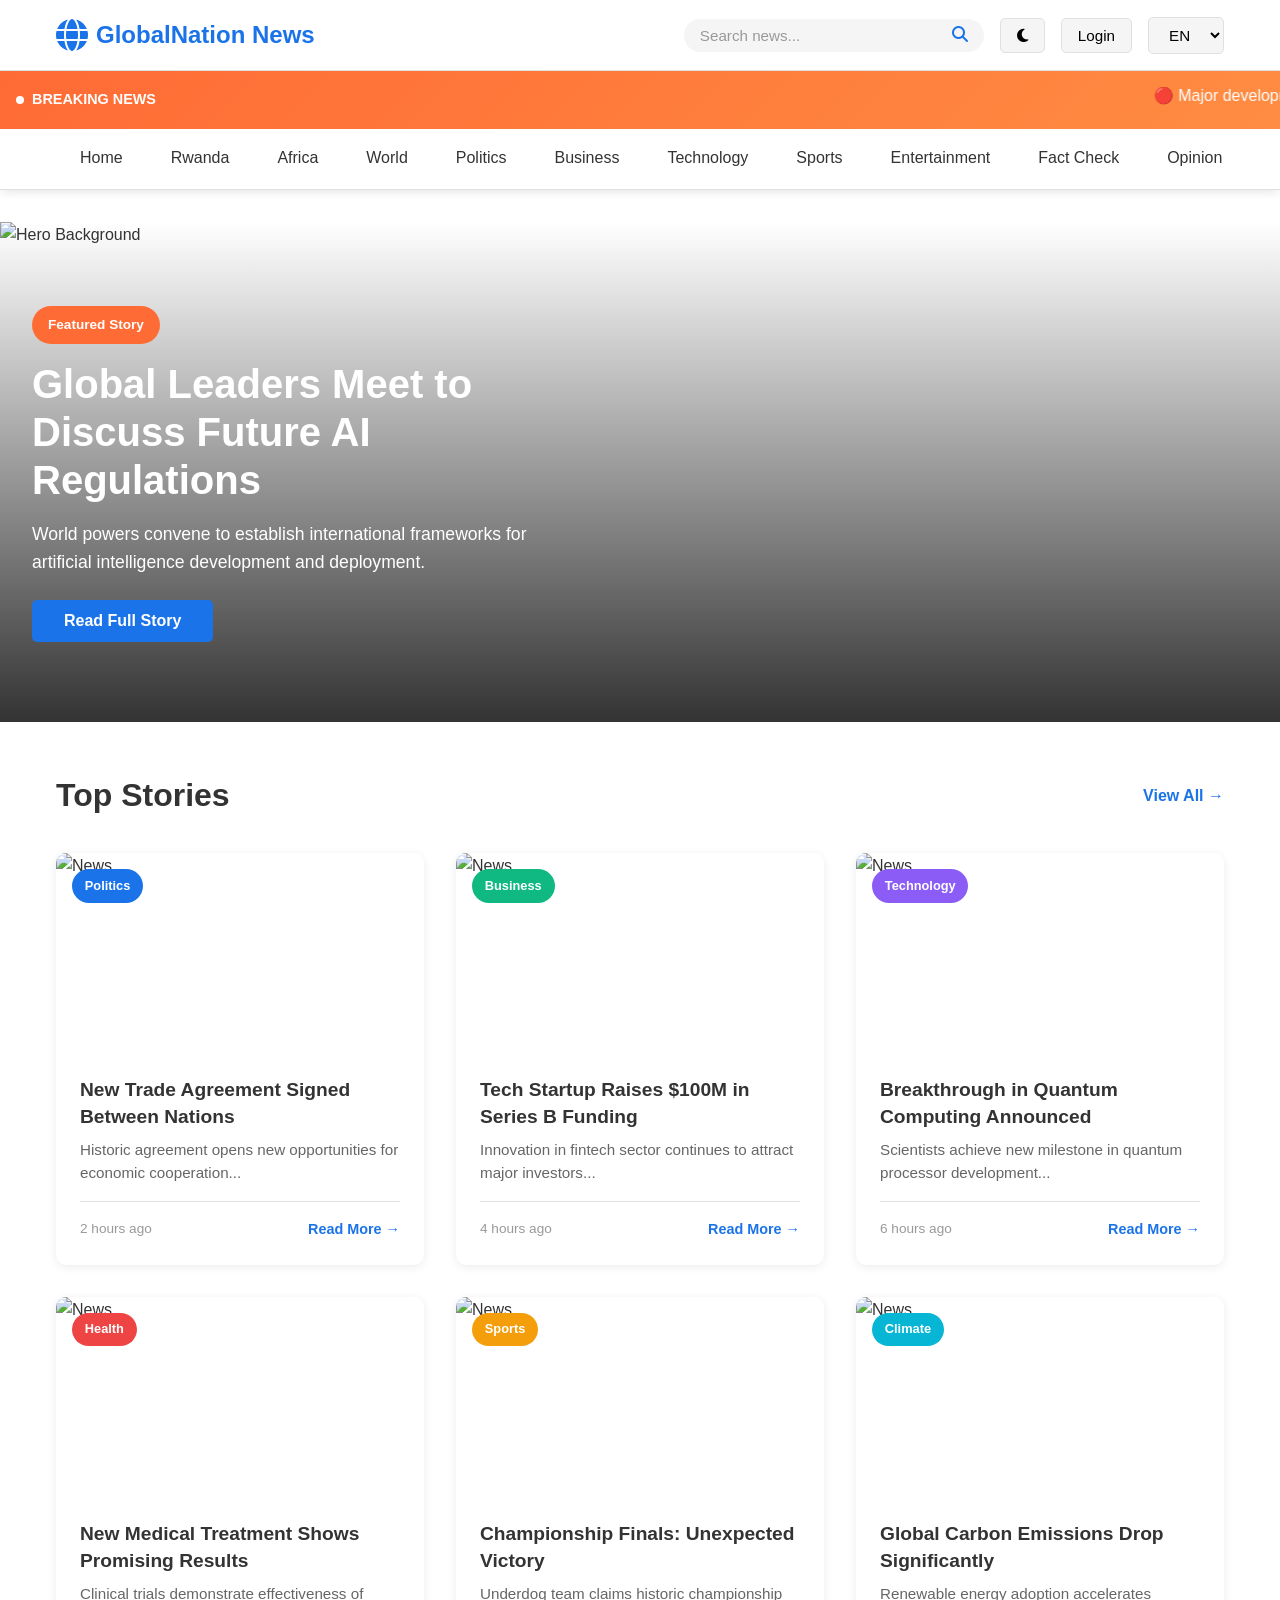
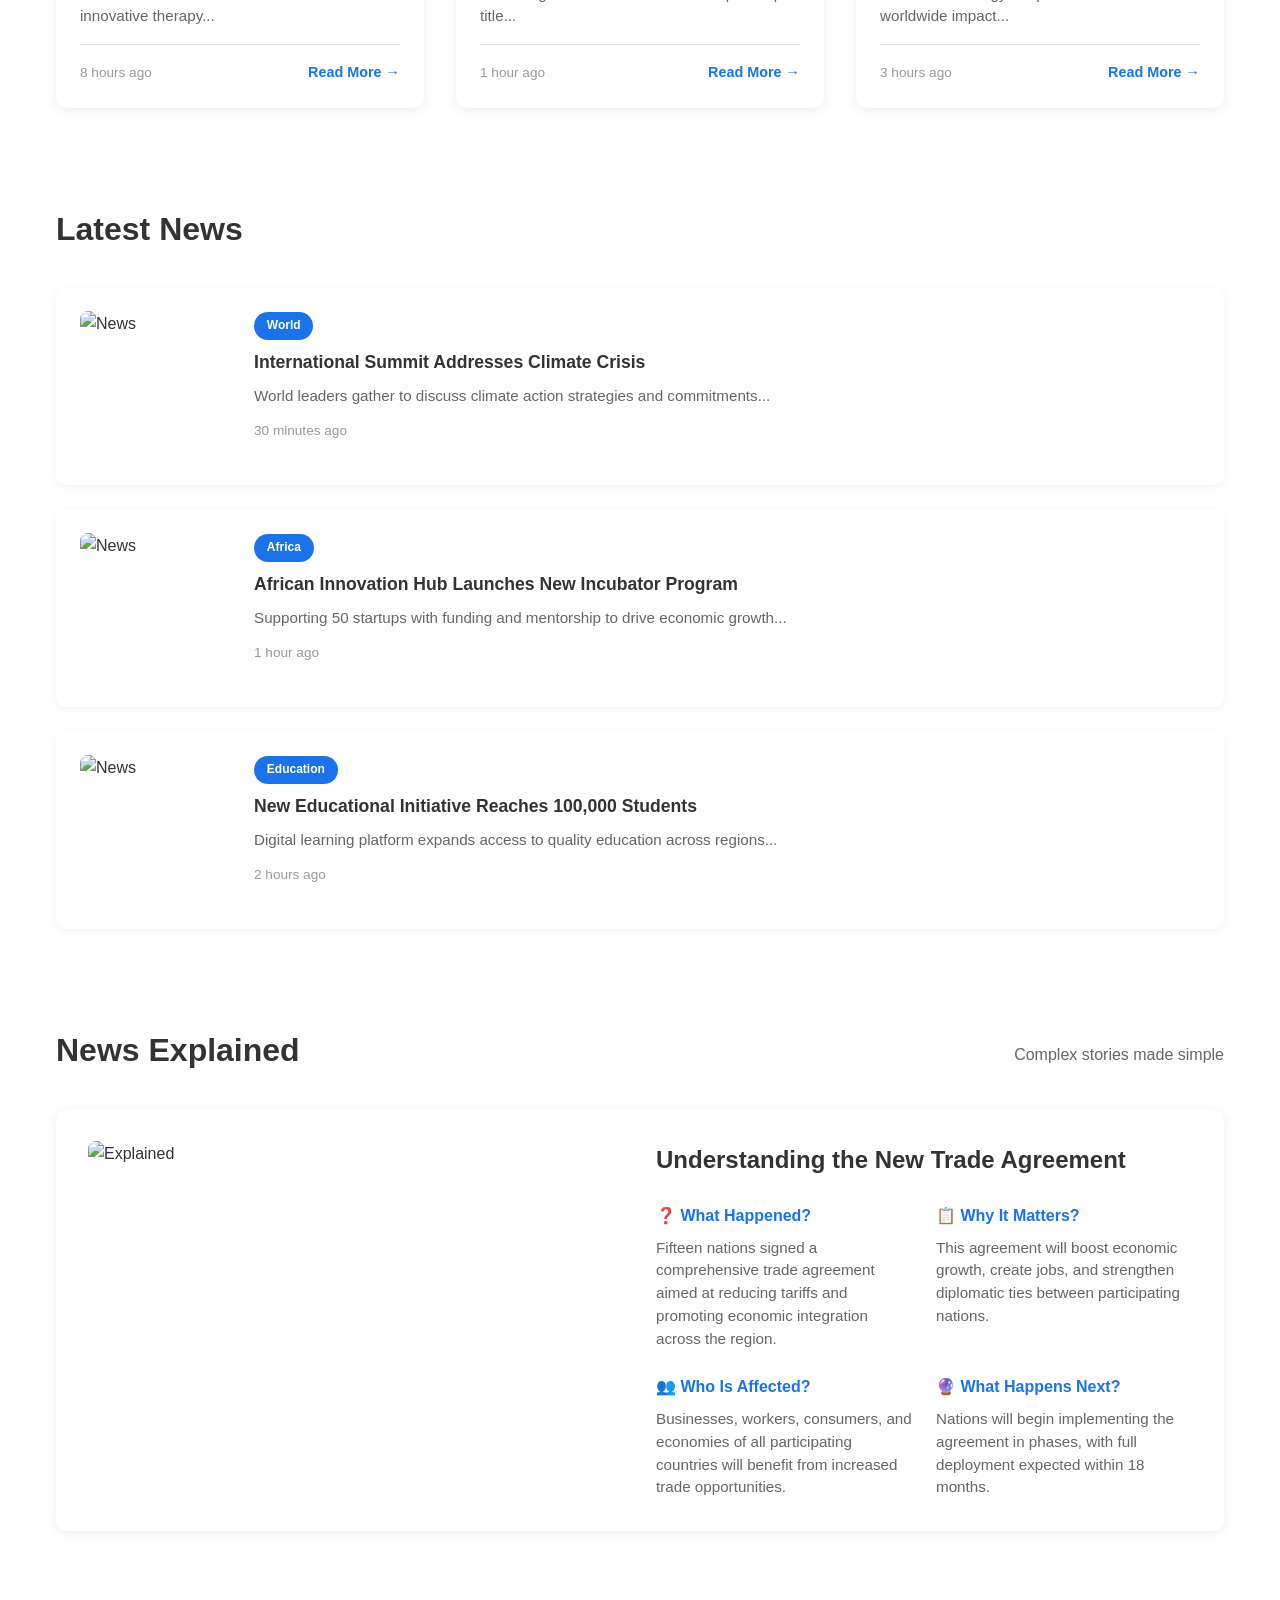
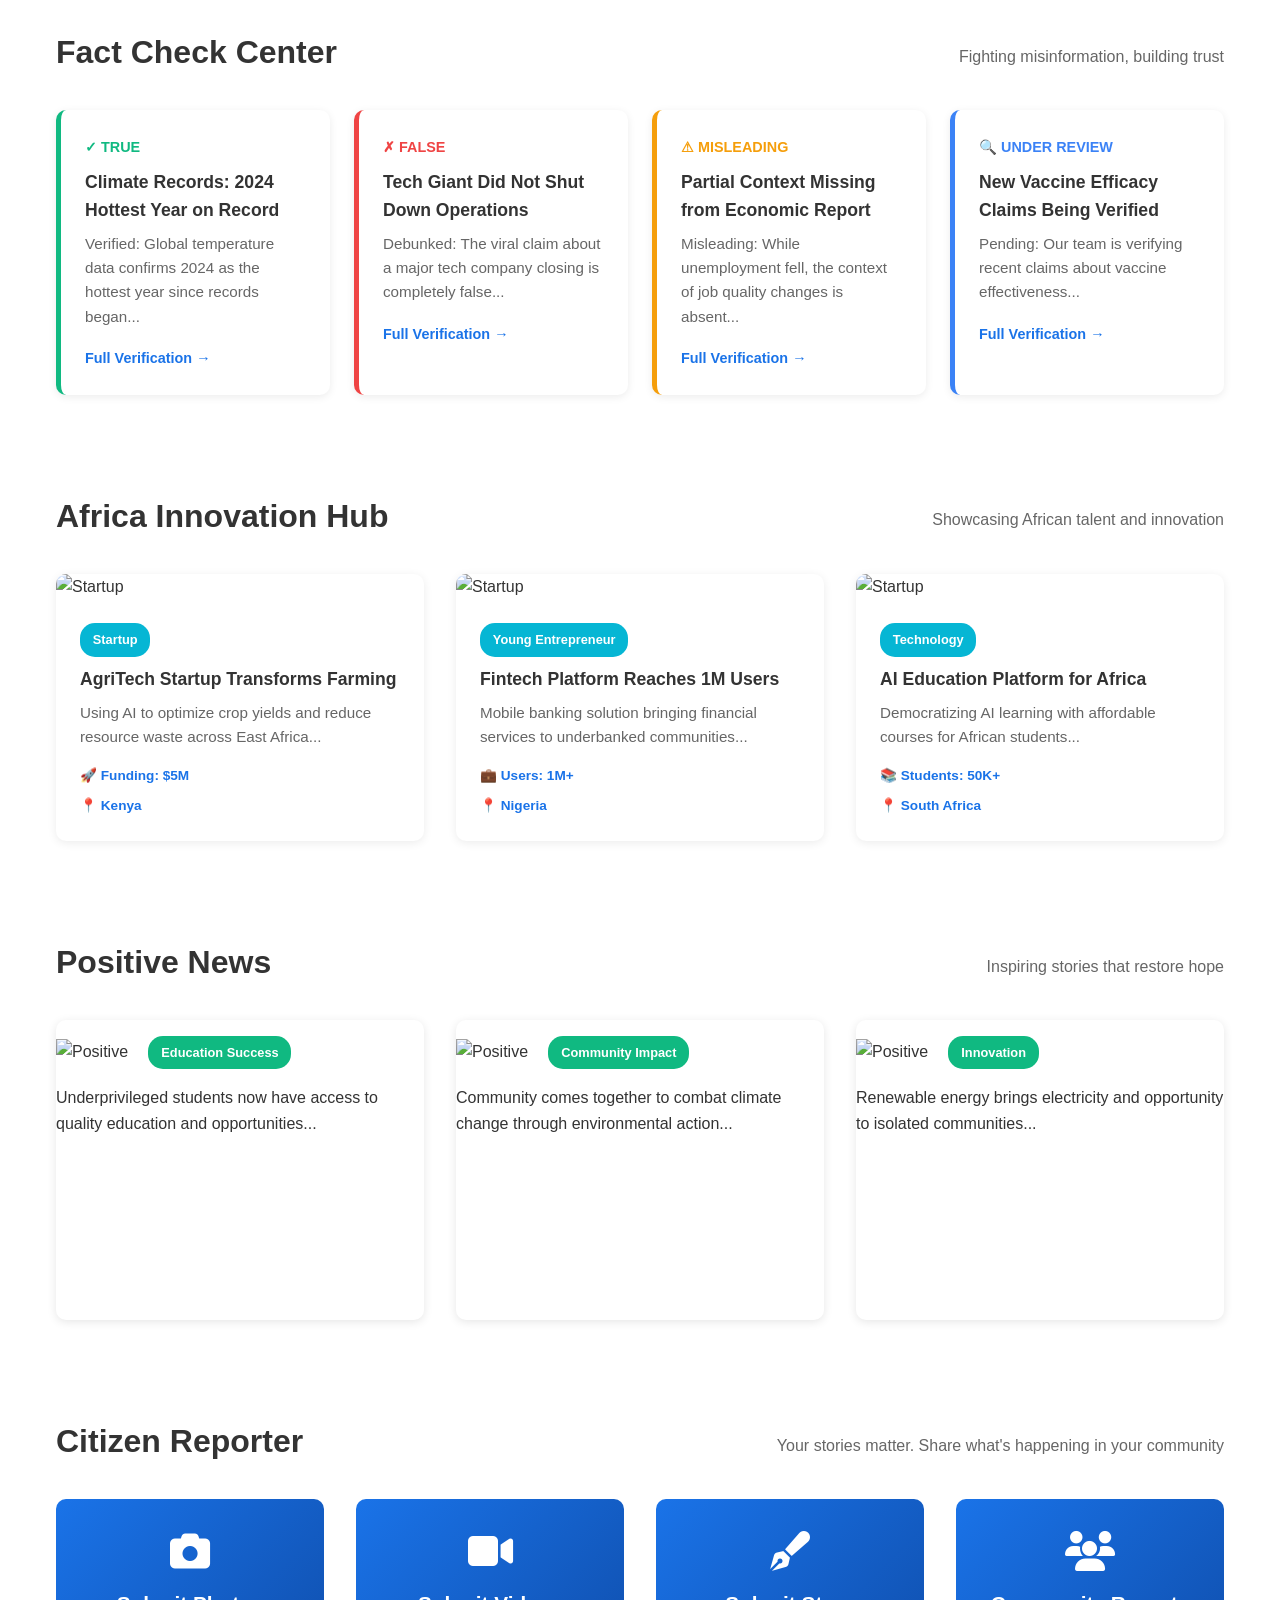
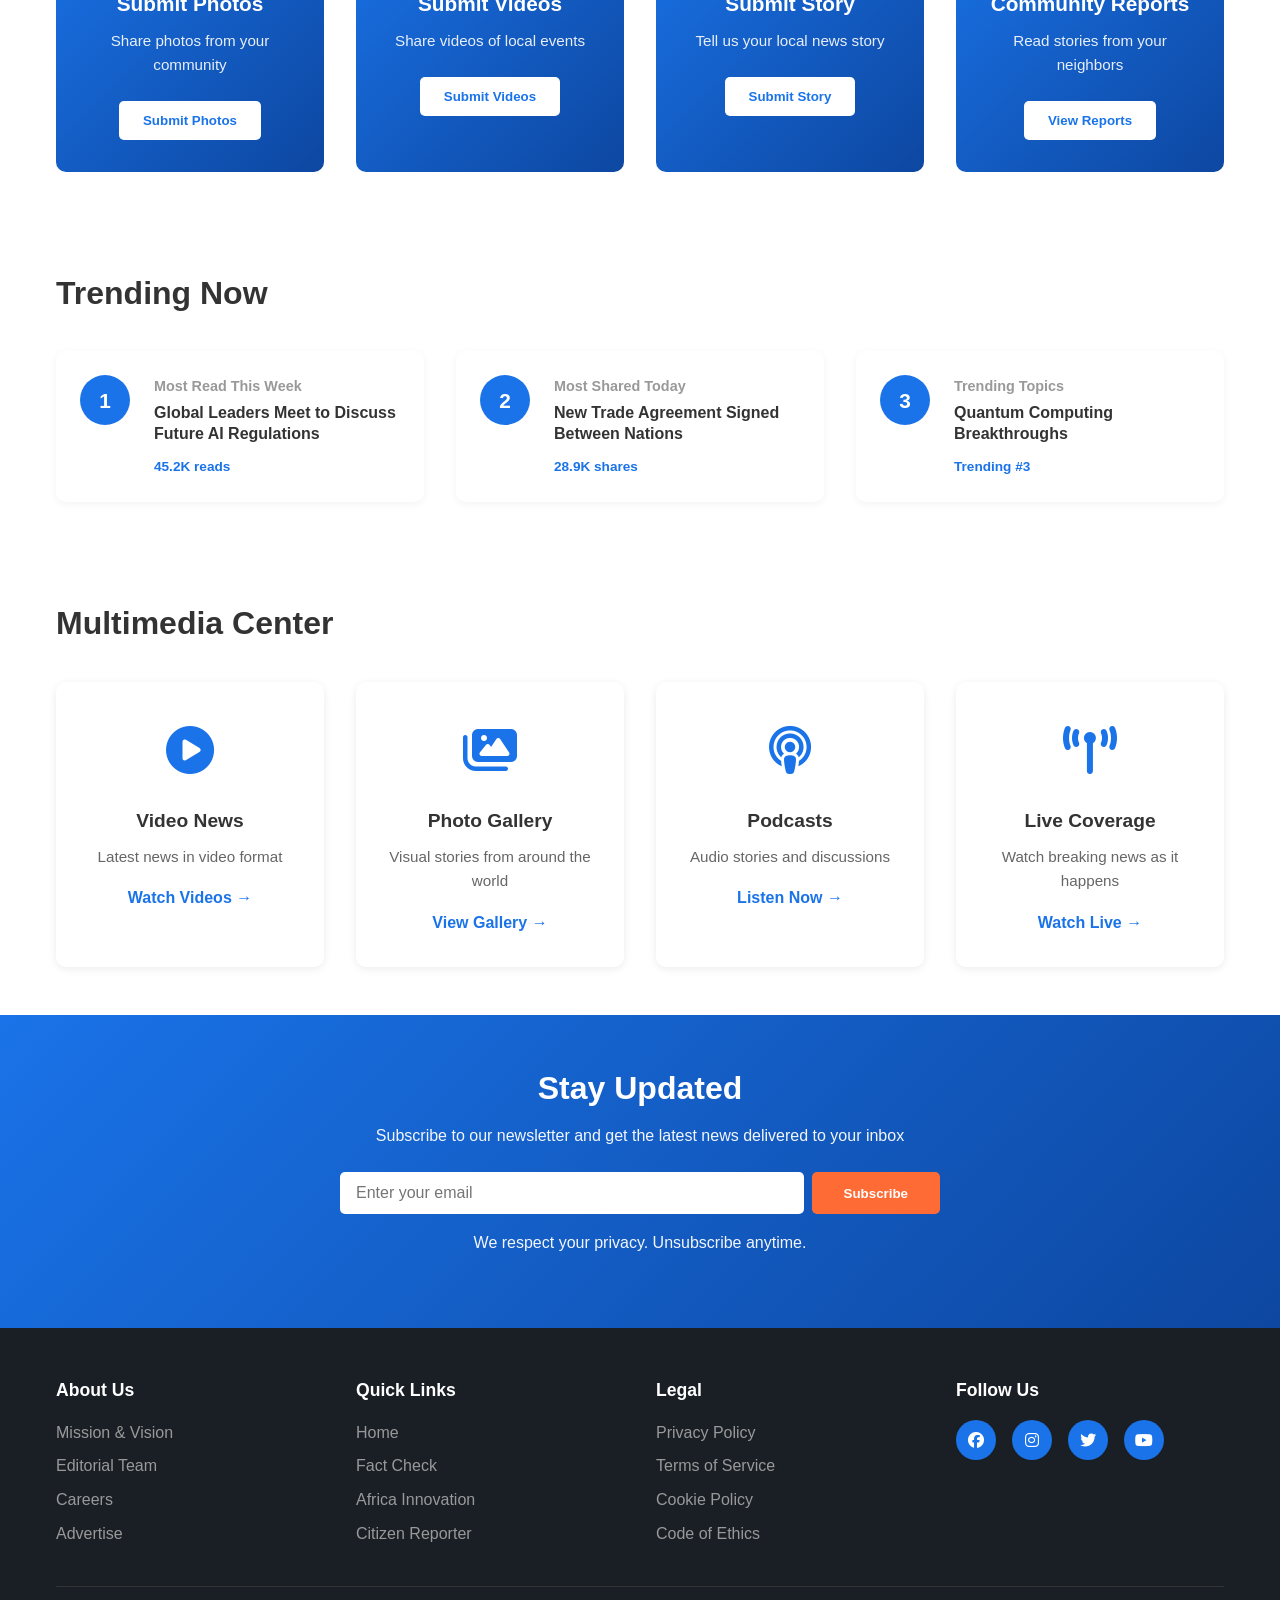
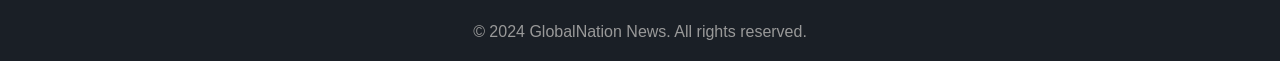
==== index.html @ 61869ea1 "Initial commit: GlobalNation News website setup with HTML, CSS, and JavaScript" ====
<!DOCTYPE html>
<html lang="en">
<head>
    <meta charset="UTF-8">
    <meta name="viewport" content="width=device-width, initial-scale=1.0">
    <title>GlobalNation News - Breaking News & Analysis</title>
    <link rel="stylesheet" href="css/style.css">
    <link rel="stylesheet" href="https://cdnjs.cloudflare.com/ajax/libs/font-awesome/6.4.0/css/all.min.css">
</head>
<body>
    <!-- HEADER -->
    <header class="header">
        <div class="header-top">
            <div class="container">
                <div class="header-content">
                    <div class="logo">
                        <i class="fas fa-globe"></i>
                        <span>GlobalNation News</span>
                    </div>
                    <div class="header-right">
                        <div class="search-bar">
                            <input type="text" placeholder="Search news...">
                            <button><i class="fas fa-search"></i></button>
                        </div>
                        <button class="dark-mode-toggle" id="darkModeToggle">
                            <i class="fas fa-moon"></i>
                        </button>
                        <button class="login-btn">Login</button>
                        <select class="language-selector">
                            <option>EN</option>
                            <option>FR</option>
                            <option>KI</option>
                        </select>
                    </div>
                </div>
            </div>
        </div>

        <!-- BREAKING NEWS TICKER -->
        <div class="breaking-news-ticker">
            <div class="ticker-label">
                <span class="pulse"></span>
                BREAKING NEWS
            </div>
            <div class="ticker-content">
                <marquee>
                    🔴 Major developments in international politics | 🌍 New climate agreement reached | 💼 Tech sector shows growth | ⚽ Sports updates from around the globe
                </marquee>
            </div>
        </div>

        <!-- NAVIGATION -->
        <nav class="navbar">
            <div class="container">
                <button class="mobile-menu-toggle" id="mobileMenuToggle">
                    <i class="fas fa-bars"></i>
                </button>
                <ul class="nav-menu" id="navMenu">
                    <li><a href="#home">Home</a></li>
                    <li><a href="pages/rwanda.html">Rwanda</a></li>
                    <li><a href="pages/africa.html">Africa</a></li>
                    <li><a href="pages/world.html">World</a></li>
                    <li><a href="pages/politics.html">Politics</a></li>
                    <li><a href="pages/business.html">Business</a></li>
                    <li><a href="pages/technology.html">Technology</a></li>
                    <li><a href="pages/sports.html">Sports</a></li>
                    <li><a href="pages/entertainment.html">Entertainment</a></li>
                    <li><a href="pages/factcheck.html">Fact Check</a></li>
                    <li><a href="pages/opinion.html">Opinion</a></li>
                    <li><a href="pages/contact.html">Contact</a></li>
                </ul>
            </div>
        </nav>
    </header>

    <!-- MAIN CONTENT -->
    <main class="main-content">
        <!-- HERO SECTION -->
        <section class="hero" id="home">
            <div class="hero-background">
                <div class="hero-overlay"></div>
                <img src="images/hero/main-hero.jpg" alt="Hero Background">
            </div>
            <div class="hero-content">
                <span class="hero-category">Featured Story</span>
                <h1 class="hero-headline">Global Leaders Meet to Discuss Future AI Regulations</h1>
                <p class="hero-description">World powers convene to establish international frameworks for artificial intelligence development and deployment.</p>
                <button class="read-more-btn">Read Full Story</button>
            </div>
        </section>

        <!-- TOP STORIES -->
        <section class="top-stories">
            <div class="container">
                <div class="section-header">
                    <h2>Top Stories</h2>
                    <a href="#" class="view-all">View All →</a>
                </div>
                <div class="stories-grid">
                    <article class="news-card">
                        <div class="card-image">
                            <img src="images/news/news-1.jpg" alt="News">
                            <span class="category-badge">Politics</span>
                        </div>
                        <div class="card-content">
                            <h3>New Trade Agreement Signed Between Nations</h3>
                            <p>Historic agreement opens new opportunities for economic cooperation...</p>
                            <div class="card-footer">
                                <span class="date">2 hours ago</span>
                                <a href="#" class="read-more">Read More →</a>
                            </div>
                        </div>
                    </article>

                    <article class="news-card">
                        <div class="card-image">
                            <img src="images/news/news-2.jpg" alt="News">
                            <span class="category-badge business">Business</span>
                        </div>
                        <div class="card-content">
                            <h3>Tech Startup Raises $100M in Series B Funding</h3>
                            <p>Innovation in fintech sector continues to attract major investors...</p>
                            <div class="card-footer">
                                <span class="date">4 hours ago</span>
                                <a href="#" class="read-more">Read More →</a>
                            </div>
                        </div>
                    </article>

                    <article class="news-card">
                        <div class="card-image">
                            <img src="images/news/news-3.jpg" alt="News">
                            <span class="category-badge technology">Technology</span>
                        </div>
                        <div class="card-content">
                            <h3>Breakthrough in Quantum Computing Announced</h3>
                            <p>Scientists achieve new milestone in quantum processor development...</p>
                            <div class="card-footer">
                                <span class="date">6 hours ago</span>
                                <a href="#" class="read-more">Read More →</a>
                            </div>
                        </div>
                    </article>

                    <article class="news-card">
                        <div class="card-image">
                            <img src="images/news/news-4.jpg" alt="News">
                            <span class="category-badge health">Health</span>
                        </div>
                        <div class="card-content">
                            <h3>New Medical Treatment Shows Promising Results</h3>
                            <p>Clinical trials demonstrate effectiveness of innovative therapy...</p>
                            <div class="card-footer">
                                <span class="date">8 hours ago</span>
                                <a href="#" class="read-more">Read More →</a>
                            </div>
                        </div>
                    </article>

                    <article class="news-card">
                        <div class="card-image">
                            <img src="images/news/news-5.jpg" alt="News">
                            <span class="category-badge sports">Sports</span>
                        </div>
                        <div class="card-content">
                            <h3>Championship Finals: Unexpected Victory</h3>
                            <p>Underdog team claims historic championship title...</p>
                            <div class="card-footer">
                                <span class="date">1 hour ago</span>
                                <a href="#" class="read-more">Read More →</a>
                            </div>
                        </div>
                    </article>

                    <article class="news-card">
                        <div class="card-image">
                            <img src="images/news/news-6.jpg" alt="News">
                            <span class="category-badge climate">Climate</span>
                        </div>
                        <div class="card-content">
                            <h3>Global Carbon Emissions Drop Significantly</h3>
                            <p>Renewable energy adoption accelerates worldwide impact...</p>
                            <div class="card-footer">
                                <span class="date">3 hours ago</span>
                                <a href="#" class="read-more">Read More →</a>
                            </div>
                        </div>
                    </article>
                </div>
            </div>
        </section>

        <!-- LATEST NEWS -->
        <section class="latest-news">
            <div class="container">
                <div class="section-header">
                    <h2>Latest News</h2>
                </div>
                <div class="news-list">
                    <article class="news-item">
                        <img src="images/news/latest-1.jpg" alt="News">
                        <div class="news-item-content">
                            <span class="category">World</span>
                            <h4>International Summit Addresses Climate Crisis</h4>
                            <p>World leaders gather to discuss climate action strategies and commitments...</p>
                            <span class="time">30 minutes ago</span>
                        </div>
                    </article>

                    <article class="news-item">
                        <img src="images/news/latest-2.jpg" alt="News">
                        <div class="news-item-content">
                            <span class="category">Africa</span>
                            <h4>African Innovation Hub Launches New Incubator Program</h4>
                            <p>Supporting 50 startups with funding and mentorship to drive economic growth...</p>
                            <span class="time">1 hour ago</span>
                        </div>
                    </article>

                    <article class="news-item">
                        <img src="images/news/latest-3.jpg" alt="News">
                        <div class="news-item-content">
                            <span class="category">Education</span>
                            <h4>New Educational Initiative Reaches 100,000 Students</h4>
                            <p>Digital learning platform expands access to quality education across regions...</p>
                            <span class="time">2 hours ago</span>
                        </div>
                    </article>
                </div>
            </div>
        </section>

        <!-- NEWS EXPLAINED -->
        <section class="news-explained">
            <div class="container">
                <div class="section-header">
                    <h2>News Explained</h2>
                    <p class="subtitle">Complex stories made simple</p>
                </div>
                <article class="explained-card">
                    <div class="explained-image">
                        <img src="images/news/explained-1.jpg" alt="Explained">
                    </div>
                    <div class="explained-content">
                        <h3>Understanding the New Trade Agreement</h3>
                        <div class="explained-sections">
                            <div class="explained-item">
                                <h4>❓ What Happened?</h4>
                                <p>Fifteen nations signed a comprehensive trade agreement aimed at reducing tariffs and promoting economic integration across the region.</p>
                            </div>
                            <div class="explained-item">
                                <h4>📋 Why It Matters?</h4>
                                <p>This agreement will boost economic growth, create jobs, and strengthen diplomatic ties between participating nations.</p>
                            </div>
                            <div class="explained-item">
                                <h4>👥 Who Is Affected?</h4>
                                <p>Businesses, workers, consumers, and economies of all participating countries will benefit from increased trade opportunities.</p>
                            </div>
                            <div class="explained-item">
                                <h4>🔮 What Happens Next?</h4>
                                <p>Nations will begin implementing the agreement in phases, with full deployment expected within 18 months.</p>
                            </div>
                        </div>
                    </div>
                </article>
            </div>
        </section>

        <!-- FACT CHECK -->
        <section class="fact-check">
            <div class="container">
                <div class="section-header">
                    <h2>Fact Check Center</h2>
                    <p class="subtitle">Fighting misinformation, building trust</p>
                </div>
                <div class="factcheck-grid">
                    <article class="factcheck-card true">
                        <div class="factcheck-status">✓ TRUE</div>
                        <h4>Climate Records: 2024 Hottest Year on Record</h4>
                        <p>Verified: Global temperature data confirms 2024 as the hottest year since records began...</p>
                        <a href="#">Full Verification →</a>
                    </article>

                    <article class="factcheck-card false">
                        <div class="factcheck-status">✗ FALSE</div>
                        <h4>Tech Giant Did Not Shut Down Operations</h4>
                        <p>Debunked: The viral claim about a major tech company closing is completely false...</p>
                        <a href="#">Full Verification →</a>
                    </article>

                    <article class="factcheck-card misleading">
                        <div class="factcheck-status">⚠ MISLEADING</div>
                        <h4>Partial Context Missing from Economic Report</h4>
                        <p>Misleading: While unemployment fell, the context of job quality changes is absent...</p>
                        <a href="#">Full Verification →</a>
                    </article>

                    <article class="factcheck-card under-review">
                        <div class="factcheck-status">🔍 UNDER REVIEW</div>
                        <h4>New Vaccine Efficacy Claims Being Verified</h4>
                        <p>Pending: Our team is verifying recent claims about vaccine effectiveness...</p>
                        <a href="#">Full Verification →</a>
                    </article>
                </div>
            </div>
        </section>

        <!-- AFRICA INNOVATION HUB -->
        <section class="africa-innovation">
            <div class="container">
                <div class="section-header">
                    <h2>Africa Innovation Hub</h2>
                    <p class="subtitle">Showcasing African talent and innovation</p>
                </div>
                <div class="innovation-grid">
                    <article class="innovation-card">
                        <img src="images/news/innovation-1.jpg" alt="Startup">
                        <div class="innovation-content">
                            <span class="badge">Startup</span>
                            <h4>AgriTech Startup Transforms Farming</h4>
                            <p>Using AI to optimize crop yields and reduce resource waste across East Africa...</p>
                            <div class="innovation-meta">
                                <span>🚀 Funding: $5M</span>
                                <span>📍 Kenya</span>
                            </div>
                        </div>
                    </article>

                    <article class="innovation-card">
                        <img src="images/news/innovation-2.jpg" alt="Startup">
                        <div class="innovation-content">
                            <span class="badge">Young Entrepreneur</span>
                            <h4>Fintech Platform Reaches 1M Users</h4>
                            <p>Mobile banking solution bringing financial services to underbanked communities...</p>
                            <div class="innovation-meta">
                                <span>💼 Users: 1M+</span>
                                <span>📍 Nigeria</span>
                            </div>
                        </div>
                    </article>

                    <article class="innovation-card">
                        <img src="images/news/innovation-3.jpg" alt="Startup">
                        <div class="innovation-content">
                            <span class="badge">Technology</span>
                            <h4>AI Education Platform for Africa</h4>
                            <p>Democratizing AI learning with affordable courses for African students...</p>
                            <div class="innovation-meta">
                                <span>📚 Students: 50K+</span>
                                <span>📍 South Africa</span>
                            </div>
                        </div>
                    </article>
                </div>
            </div>
        </section>

        <!-- POSITIVE NEWS -->
        <section class="positive-news">
            <div class="container">
                <div class="section-header">
                    <h2>Positive News</h2>
                    <p class="subtitle">Inspiring stories that restore hope</p>
                </div>
                <div class="positive-grid">
                    <article class="positive-card">
                        <img src="images/news/positive-1.jpg" alt="Positive">
                        <span class="positive-category">Education Success</span>
                        <h4>School Scholarship Program Transforms 1,000 Lives</h4>
                        <p>Underprivileged students now have access to quality education and opportunities...</p>
                    </article>

                    <article class="positive-card">
                        <img src="images/news/positive-2.jpg" alt="Positive">
                        <span class="positive-category">Community Impact</span>
                        <h4>Local Initiative Plants 100,000 Trees</h4>
                        <p>Community comes together to combat climate change through environmental action...</p>
                    </article>

                    <article class="positive-card">
                        <img src="images/news/positive-3.jpg" alt="Positive">
                        <span class="positive-category">Innovation</span>
                        <h4>Solar Power Reaches Remote Villages</h4>
                        <p>Renewable energy brings electricity and opportunity to isolated communities...</p>
                    </article>
                </div>
            </div>
        </section>

        <!-- CITIZEN REPORTER -->
        <section class="citizen-reporter">
            <div class="container">
                <div class="section-header">
                    <h2>Citizen Reporter</h2>
                    <p class="subtitle">Your stories matter. Share what's happening in your community</p>
                </div>
                <div class="reporter-grid">
                    <div class="reporter-card">
                        <i class="fas fa-camera"></i>
                        <h3>Submit Photos</h3>
                        <p>Share photos from your community</p>
                        <button class="submit-btn">Submit Photos</button>
                    </div>
                    <div class="reporter-card">
                        <i class="fas fa-video"></i>
                        <h3>Submit Videos</h3>
                        <p>Share videos of local events</p>
                        <button class="submit-btn">Submit Videos</button>
                    </div>
                    <div class="reporter-card">
                        <i class="fas fa-pen-fancy"></i>
                        <h3>Submit Story</h3>
                        <p>Tell us your local news story</p>
                        <button class="submit-btn">Submit Story</button>
                    </div>
                    <div class="reporter-card">
                        <i class="fas fa-users"></i>
                        <h3>Community Reports</h3>
                        <p>Read stories from your neighbors</p>
                        <button class="submit-btn">View Reports</button>
                    </div>
                </div>
            </div>
        </section>

        <!-- TRENDING STORIES -->
        <section class="trending">
            <div class="container">
                <div class="section-header">
                    <h2>Trending Now</h2>
                </div>
                <div class="trending-grid">
                    <div class="trending-item">
                        <div class="trending-rank">1</div>
                        <div class="trending-content">
                            <h4>Most Read This Week</h4>
                            <p>Global Leaders Meet to Discuss Future AI Regulations</p>
                            <span class="trending-meta">45.2K reads</span>
                        </div>
                    </div>
                    <div class="trending-item">
                        <div class="trending-rank">2</div>
                        <div class="trending-content">
                            <h4>Most Shared Today</h4>
                            <p>New Trade Agreement Signed Between Nations</p>
                            <span class="trending-meta">28.9K shares</span>
                        </div>
                    </div>
                    <div class="trending-item">
                        <div class="trending-rank">3</div>
                        <div class="trending-content">
                            <h4>Trending Topics</h4>
                            <p>Quantum Computing Breakthroughs</p>
                            <span class="trending-meta">Trending #3</span>
                        </div>
                    </div>
                </div>
            </div>
        </section>

        <!-- MULTIMEDIA CENTER -->
        <section class="multimedia">
            <div class="container">
                <div class="section-header">
                    <h2>Multimedia Center</h2>
                </div>
                <div class="multimedia-grid">
                    <div class="multimedia-card">
                        <div class="multimedia-icon">
                            <i class="fas fa-play-circle"></i>
                        </div>
                        <h3>Video News</h3>
                        <p>Latest news in video format</p>
                        <a href="#">Watch Videos →</a>
                    </div>
                    <div class="multimedia-card">
                        <div class="multimedia-icon">
                            <i class="fas fa-images"></i>
                        </div>
                        <h3>Photo Gallery</h3>
                        <p>Visual stories from around the world</p>
                        <a href="#">View Gallery →</a>
                    </div>
                    <div class="multimedia-card">
                        <div class="multimedia-icon">
                            <i class="fas fa-podcast"></i>
                        </div>
                        <h3>Podcasts</h3>
                        <p>Audio stories and discussions</p>
                        <a href="#">Listen Now →</a>
                    </div>
                    <div class="multimedia-card">
                        <div class="multimedia-icon">
                            <i class="fas fa-broadcast-tower"></i>
                        </div>
                        <h3>Live Coverage</h3>
                        <p>Watch breaking news as it happens</p>
                        <a href="#">Watch Live →</a>
                    </div>
                </div>
            </div>
        </section>

        <!-- NEWSLETTER -->
        <section class="newsletter">
            <div class="container">
                <div class="newsletter-content">
                    <h2>Stay Updated</h2>
                    <p>Subscribe to our newsletter and get the latest news delivered to your inbox</p>
                    <form class="newsletter-form">
                        <input type="email" placeholder="Enter your email" required>
                        <button type="submit">Subscribe</button>
                    </form>
                    <p class="newsletter-note">We respect your privacy. Unsubscribe anytime.</p>
                </div>
            </div>
        </section>
    </main>

    <!-- FOOTER -->
    <footer class="footer">
        <div class="container">
            <div class="footer-content">
                <div class="footer-section">
                    <h4>About Us</h4>
                    <ul>
                        <li><a href="#">Mission & Vision</a></li>
                        <li><a href="#">Editorial Team</a></li>
                        <li><a href="#">Careers</a></li>
                        <li><a href="#">Advertise</a></li>
                    </ul>
                </div>
                <div class="footer-section">
                    <h4>Quick Links</h4>
                    <ul>
                        <li><a href="#">Home</a></li>
                        <li><a href="#">Fact Check</a></li>
                        <li><a href="#">Africa Innovation</a></li>
                        <li><a href="#">Citizen Reporter</a></li>
                    </ul>
                </div>
                <div class="footer-section">
                    <h4>Legal</h4>
                    <ul>
                        <li><a href="#">Privacy Policy</a></li>
                        <li><a href="#">Terms of Service</a></li>
                        <li><a href="#">Cookie Policy</a></li>
                        <li><a href="#">Code of Ethics</a></li>
                    </ul>
                </div>
                <div class="footer-section">
                    <h4>Follow Us</h4>
                    <div class="social-links">
                        <a href="#" class="social-icon"><i class="fab fa-facebook"></i></a>
                        <a href="#" class="social-icon"><i class="fab fa-instagram"></i></a>
                        <a href="#" class="social-icon"><i class="fab fa-twitter"></i></a>
                        <a href="#" class="social-icon"><i class="fab fa-youtube"></i></a>
                    </div>
                </div>
            </div>
            <div class="footer-bottom">
                <p>&copy; 2024 GlobalNation News. All rights reserved.</p>
            </div>
        </div>
    </footer>

    <script src="js/script.js"></script>
</body>
</html>
---- css/style.css ----
:root {
    --primary-color: #1a73e8;
    --secondary-color: #ff6b35;
    --dark-bg: #0f1419;
    --dark-card: #1a1f26;
    --light-bg: #ffffff;
    --light-text: #333333;
    --border-color: #e0e0e0;
    --success: #10b981;
    --danger: #ef4444;
    --warning: #f59e0b;
    --info: #3b82f6;
    --spacing-unit: 1rem;
}

* {
    margin: 0;
    padding: 0;
    box-sizing: border-box;
}

html {
    scroll-behavior: smooth;
}

body {
    font-family: -apple-system, BlinkMacSystemFont, 'Segoe UI', Roboto, Oxygen, Ubuntu, Cantarell, sans-serif;
    line-height: 1.6;
    color: var(--light-text);
    background-color: var(--light-bg);
    transition: background-color 0.3s ease, color 0.3s ease;
}

body.dark-mode {
    background-color: var(--dark-bg);
    color: #e0e0e0;
}

.container {
    max-width: 1200px;
    margin: 0 auto;
    padding: 0 var(--spacing-unit);
}

/* HEADER */
.header {
    background-color: var(--light-bg);
    box-shadow: 0 2px 10px rgba(0, 0, 0, 0.1);
    position: sticky;
    top: 0;
    z-index: 1000;
    transition: background-color 0.3s ease;
}

body.dark-mode .header {
    background-color: var(--dark-card);
    box-shadow: 0 2px 10px rgba(0, 0, 0, 0.3);
}

.header-top {
    padding: 1rem 0;
    border-bottom: 1px solid var(--border-color);
}

body.dark-mode .header-top {
    border-bottom-color: #333;
}

.header-content {
    display: flex;
    justify-content: space-between;
    align-items: center;
    gap: 2rem;
}

.logo {
    display: flex;
    align-items: center;
    gap: 0.5rem;
    font-size: 1.5rem;
    font-weight: bold;
    color: var(--primary-color);
    text-decoration: none;
}

.logo i {
    font-size: 2rem;
}

.header-right {
    display: flex;
    align-items: center;
    gap: 1rem;
    flex: 1;
    justify-content: flex-end;
}

.search-bar {
    display: flex;
    background-color: #f5f5f5;
    border-radius: 25px;
    overflow: hidden;
    flex: 0 1 300px;
}

body.dark-mode .search-bar {
    background-color: #2a2f36;
}

.search-bar input {
    flex: 1;
    border: none;
    background: none;
    padding: 0.5rem 1rem;
    font-size: 0.95rem;
}

.search-bar input::placeholder {
    color: #999;
}

body.dark-mode .search-bar input {
    color: #e0e0e0;
}

body.dark-mode .search-bar input::placeholder {
    color: #777;
}

.search-bar button {
    background: none;
    border: none;
    padding: 0 1rem;
    cursor: pointer;
    color: var(--primary-color);
    font-size: 1rem;
}

.dark-mode-toggle,
.login-btn,
.language-selector {
    background-color: #f5f5f5;
    border: 1px solid var(--border-color);
    padding: 0.5rem 1rem;
    border-radius: 5px;
    cursor: pointer;
    font-size: 0.95rem;
    transition: all 0.3s ease;
}

body.dark-mode .dark-mode-toggle,
body.dark-mode .login-btn,
body.dark-mode .language-selector {
    background-color: #2a2f36;
    border-color: #444;
    color: #e0e0e0;
}

.dark-mode-toggle:hover,
.login-btn:hover,
.language-selector:hover {
    background-color: var(--primary-color);
    color: white;
    border-color: var(--primary-color);
}

/* BREAKING NEWS TICKER */
.breaking-news-ticker {
    background: linear-gradient(135deg, #ff6b35 0%, #ff8c42 100%);
    color: white;
    padding: 0.75rem 0;
    display: flex;
    align-items: center;
    overflow: hidden;
}

.ticker-label {
    display: flex;
    align-items: center;
    gap: 0.5rem;
    font-weight: bold;
    white-space: nowrap;
    padding: 0 var(--spacing-unit);
    font-size: 0.9rem;
}

.pulse {
    width: 8px;
    height: 8px;
    background-color: white;
    border-radius: 50%;
    animation: pulse 1.5s infinite;
}

@keyframes pulse {
    0%, 100% { opacity: 1; transform: scale(1); }
    50% { opacity: 0.5; transform: scale(0.8); }
}

.ticker-content {
    flex: 1;
    overflow: hidden;
}

.ticker-content marquee {
    padding: 0 1rem;
}

/* NAVIGATION */
.navbar {
    background-color: var(--light-bg);
    border-bottom: 1px solid var(--border-color);
}

body.dark-mode .navbar {
    background-color: var(--dark-card);
    border-bottom-color: #333;
}

.nav-menu {
    display: flex;
    list-style: none;
    overflow-x: auto;
    gap: 0;
}

.nav-menu li {
    flex: 0 0 auto;
}

.nav-menu a {
    display: block;
    padding: 1rem 1.5rem;
    text-decoration: none;
    color: var(--light-text);
    font-weight: 500;
    border-bottom: 3px solid transparent;
    transition: all 0.3s ease;
    white-space: nowrap;
}

body.dark-mode .nav-menu a {
    color: #e0e0e0;
}

.nav-menu a:hover {
    color: var(--primary-color);
    border-bottom-color: var(--primary-color);
}

.mobile-menu-toggle {
    display: none;
    background: none;
    border: none;
    font-size: 1.5rem;
    cursor: pointer;
    color: var(--primary-color);
}

/* HERO SECTION */
.hero {
    position: relative;
    height: 500px;
    display: flex;
    align-items: flex-end;
    overflow: hidden;
    margin-top: 2rem;
}

.hero-background {
    position: absolute;
    top: 0;
    left: 0;
    width: 100%;
    height: 100%;
}

.hero-background img {
    width: 100%;
    height: 100%;
    object-fit: cover;
}

.hero-overlay {
    position: absolute;
    top: 0;
    left: 0;
    width: 100%;
    height: 100%;
    background: linear-gradient(to top, rgba(0, 0, 0, 0.8), rgba(0, 0, 0, 0));
}

.hero-content {
    position: relative;
    z-index: 2;
    color: white;
    padding: 2rem;
    max-width: 600px;
}

.hero-category {
    display: inline-block;
    background-color: var(--secondary-color);
    color: white;
    padding: 0.5rem 1rem;
    border-radius: 20px;
    font-size: 0.85rem;
    font-weight: 600;
    margin-bottom: 1rem;
}

.hero-headline {
    font-size: 2.5rem;
    font-weight: 800;
    margin-bottom: 1rem;
    line-height: 1.2;
}

.hero-description {
    font-size: 1.1rem;
    margin-bottom: 1.5rem;
    line-height: 1.6;
}

.read-more-btn {
    background-color: var(--primary-color);
    color: white;
    border: none;
    padding: 0.75rem 2rem;
    border-radius: 5px;
    font-size: 1rem;
    font-weight: 600;
    cursor: pointer;
    transition: all 0.3s ease;
}

.read-more-btn:hover {
    background-color: #1557b0;
    transform: translateY(-2px);
    box-shadow: 0 5px 15px rgba(26, 115, 232, 0.3);
}

/* SECTIONS */
section {
    padding: 3rem 0;
}

.section-header {
    display: flex;
    justify-content: space-between;
    align-items: center;
    margin-bottom: 2rem;
}

.section-header h2 {
    font-size: 2rem;
    font-weight: 700;
    color: var(--light-text);
}

body.dark-mode .section-header h2 {
    color: #e0e0e0;
}

.section-header .subtitle {
    font-size: 1rem;
    color: #666;
    margin-top: 0.5rem;
}

body.dark-mode .section-header .subtitle {
    color: #999;
}

.view-all {
    color: var(--primary-color);
    text-decoration: none;
    font-weight: 600;
    transition: all 0.3s ease;
}

.view-all:hover {
    gap: 0.5rem;
}

/* NEWS CARDS */
.stories-grid {
    display: grid;
    grid-template-columns: repeat(auto-fit, minmax(300px, 1fr));
    gap: 2rem;
}

.news-card {
    background-color: var(--light-bg);
    border-radius: 10px;
    overflow: hidden;
    box-shadow: 0 2px 10px rgba(0, 0, 0, 0.08);
    transition: all 0.3s ease;
}

body.dark-mode .news-card {
    background-color: var(--dark-card);
    box-shadow: 0 2px 10px rgba(0, 0, 0, 0.3);
}

.news-card:hover {
    transform: translateY(-5px);
    box-shadow: 0 5px 20px rgba(0, 0, 0, 0.15);
}

body.dark-mode .news-card:hover {
    box-shadow: 0 5px 20px rgba(0, 0, 0, 0.5);
}

.card-image {
    position: relative;
    height: 200px;
    overflow: hidden;
}

.card-image img {
    width: 100%;
    height: 100%;
    object-fit: cover;
    transition: transform 0.3s ease;
}

.news-card:hover .card-image img {
    transform: scale(1.05);
}

.category-badge {
    position: absolute;
    top: 1rem;
    left: 1rem;
    background-color: var(--primary-color);
    color: white;
    padding: 0.4rem 0.8rem;
    border-radius: 20px;
    font-size: 0.8rem;
    font-weight: 600;
}

.category-badge.business {
    background-color: #10b981;
}

.category-badge.technology {
    background-color: #8b5cf6;
}

.category-badge.health {
    background-color: #ef4444;
}

.category-badge.sports {
    background-color: #f59e0b;
}

.category-badge.climate {
    background-color: #06b6d4;
}

.card-content {
    padding: 1.5rem;
}

.card-content h3 {
    font-size: 1.2rem;
    font-weight: 700;
    margin-bottom: 0.5rem;
    line-height: 1.4;
    color: var(--light-text);
}

body.dark-mode .card-content h3 {
    color: #e0e0e0;
}

.card-content p {
    color: #666;
    font-size: 0.95rem;
    margin-bottom: 1rem;
    line-height: 1.5;
}

body.dark-mode .card-content p {
    color: #999;
}

.card-footer {
    display: flex;
    justify-content: space-between;
    align-items: center;
    padding-top: 1rem;
    border-top: 1px solid var(--border-color);
}

body.dark-mode .card-footer {
    border-top-color: #333;
}

.date {
    font-size: 0.85rem;
    color: #999;
}

body.dark-mode .date {
    color: #777;
}

.read-more {
    color: var(--primary-color);
    text-decoration: none;
    font-weight: 600;
    font-size: 0.9rem;
    transition: all 0.3s ease;
}

.read-more:hover {
    gap: 0.5rem;
}

/* NEWS LIST */
.news-list {
    display: flex;
    flex-direction: column;
    gap: 1.5rem;
}

.news-item {
    display: flex;
    gap: 1.5rem;
    padding: 1.5rem;
    background-color: var(--light-bg);
    border-radius: 10px;
    box-shadow: 0 2px 8px rgba(0, 0, 0, 0.05);
    transition: all 0.3s ease;
}

body.dark-mode .news-item {
    background-color: var(--dark-card);
    box-shadow: 0 2px 8px rgba(0, 0, 0, 0.3);
}

.news-item:hover {
    box-shadow: 0 4px 15px rgba(0, 0, 0, 0.1);
}

body.dark-mode .news-item:hover {
    box-shadow: 0 4px 15px rgba(0, 0, 0, 0.4);
}

.news-item img {
    width: 150px;
    height: 150px;
    object-fit: cover;
    border-radius: 8px;
    flex-shrink: 0;
}

.news-item-content {
    flex: 1;
}

.news-item-content .category {
    display: inline-block;
    background-color: var(--primary-color);
    color: white;
    padding: 0.3rem 0.8rem;
    border-radius: 15px;
    font-size: 0.75rem;
    font-weight: 600;
    margin-bottom: 0.5rem;
}

.news-item-content h4 {
    font-size: 1.1rem;
    font-weight: 700;
    margin-bottom: 0.5rem;
    color: var(--light-text);
}

body.dark-mode .news-item-content h4 {
    color: #e0e0e0;
}

.news-item-content p {
    color: #666;
    font-size: 0.95rem;
    margin-bottom: 0.5rem;
}

body.dark-mode .news-item-content p {
    color: #999;
}

.time {
    font-size: 0.85rem;
    color: #999;
}

/* NEWS EXPLAINED */
.explained-card {
    display: grid;
    grid-template-columns: 1fr 1fr;
    gap: 2rem;
    background-color: var(--light-bg);
    padding: 2rem;
    border-radius: 10px;
    box-shadow: 0 2px 10px rgba(0, 0, 0, 0.08);
}

body.dark-mode .explained-card {
    background-color: var(--dark-card);
    box-shadow: 0 2px 10px rgba(0, 0, 0, 0.3);
}

.explained-image img {
    width: 100%;
    height: 100%;
    object-fit: cover;
    border-radius: 8px;
}

.explained-content h3 {
    font-size: 1.5rem;
    font-weight: 700;
    margin-bottom: 1.5rem;
    color: var(--light-text);
}

body.dark-mode .explained-content h3 {
    color: #e0e0e0;
}

.explained-sections {
    display: grid;
    grid-template-columns: 1fr 1fr;
    gap: 1.5rem;
}

.explained-item h4 {
    font-size: 1rem;
    font-weight: 700;
    margin-bottom: 0.5rem;
    color: var(--primary-color);
}

.explained-item p {
    font-size: 0.95rem;
    line-height: 1.5;
    color: #666;
}

body.dark-mode .explained-item p {
    color: #999;
}

/* FACT CHECK */
.factcheck-grid {
    display: grid;
    grid-template-columns: repeat(auto-fit, minmax(250px, 1fr));
    gap: 1.5rem;
}

.factcheck-card {
    padding: 1.5rem;
    border-radius: 10px;
    border-left: 5px solid;
    background-color: var(--light-bg);
    box-shadow: 0 2px 8px rgba(0, 0, 0, 0.08);
    transition: all 0.3s ease;
}

body.dark-mode .factcheck-card {
    background-color: var(--dark-card);
    box-shadow: 0 2px 8px rgba(0, 0, 0, 0.3);
}

.factcheck-card.true {
    border-left-color: var(--success);
}

.factcheck-card.false {
    border-left-color: var(--danger);
}

.factcheck-card.misleading {
    border-left-color: var(--warning);
}

.factcheck-card.under-review {
    border-left-color: var(--info);
}

.factcheck-status {
    display: inline-block;
    font-weight: 700;
    font-size: 0.9rem;
    margin-bottom: 0.5rem;
}

.factcheck-card.true .factcheck-status {
    color: var(--success);
}

.factcheck-card.false .factcheck-status {
    color: var(--danger);
}

.factcheck-card.misleading .factcheck-status {
    color: var(--warning);
}

.factcheck-card.under-review .factcheck-status {
    color: var(--info);
}

.factcheck-card h4 {
    font-size: 1.1rem;
    font-weight: 700;
    margin-bottom: 0.5rem;
    color: var(--light-text);
}

body.dark-mode .factcheck-card h4 {
    color: #e0e0e0;
}

.factcheck-card p {
    font-size: 0.95rem;
    color: #666;
    margin-bottom: 1rem;
}

body.dark-mode .factcheck-card p {
    color: #999;
}

.factcheck-card a {
    color: var(--primary-color);
    text-decoration: none;
    font-weight: 600;
    font-size: 0.9rem;
    transition: all 0.3s ease;
}

.factcheck-card a:hover {
    text-decoration: underline;
}

/* AFRICA INNOVATION */
.innovation-grid {
    display: grid;
    grid-template-columns: repeat(auto-fit, minmax(300px, 1fr));
    gap: 2rem;
}

.innovation-card {
    background-color: var(--light-bg);
    border-radius: 10px;
    overflow: hidden;
    box-shadow: 0 2px 10px rgba(0, 0, 0, 0.08);
    transition: all 0.3s ease;
}

body.dark-mode .innovation-card {
    background-color: var(--dark-card);
    box-shadow: 0 2px 10px rgba(0, 0, 0, 0.3);
}

.innovation-card:hover {
    transform: translateY(-5px);
}

.innovation-card img {
    width: 100%;
    height: 200px;
    object-fit: cover;
}

.innovation-content {
    padding: 1.5rem;
}

.innovation-content .badge {
    display: inline-block;
    background-color: #06b6d4;
    color: white;
    padding: 0.4rem 0.8rem;
    border-radius: 15px;
    font-size: 0.8rem;
    font-weight: 600;
    margin-bottom: 0.5rem;
}

.innovation-content h4 {
    font-size: 1.1rem;
    font-weight: 700;
    margin-bottom: 0.5rem;
    color: var(--light-text);
}

body.dark-mode .innovation-content h4 {
    color: #e0e0e0;
}

.innovation-content p {
    font-size: 0.95rem;
    color: #666;
    margin-bottom: 1rem;
}

body.dark-mode .innovation-content p {
    color: #999;
}

.innovation-meta {
    display: flex;
    flex-direction: column;
    gap: 0.5rem;
    font-size: 0.85rem;
    color: var(--primary-color);
    font-weight: 600;
}

/* POSITIVE NEWS */
.positive-grid {
    display: grid;
    grid-template-columns: repeat(auto-fit, minmax(250px, 1fr));
    gap: 2rem;
}

.positive-card {
    position: relative;
    border-radius: 10px;
    overflow: hidden;
    height: 300px;
    box-shadow: 0 2px 10px rgba(0, 0, 0, 0.1);
    transition: all 0.3s ease;
}

body.dark-mode .positive-card {
    box-shadow: 0 2px 10px rgba(0, 0, 0, 0.3);
}

.positive-card img {
    width: 100%;
    height: 100%;
    object-fit: cover;
    transition: transform 0.3s ease;
}

.positive-card:hover img {
    transform: scale(1.05);
}

.positive-card::before {
    position: absolute;
    top: 0;
    left: 0;
    width: 100%;
    height: 100%;
    background: linear-gradient(to top, rgba(0, 0, 0, 0.7), rgba(0, 0, 0, 0));
    z-index: 1;
}

.positive-category,
.positive-card h4 {
    position: relative;
    z-index: 2;
    color: white;
}

.positive-category {
    display: inline-block;
    background-color: var(--success);
    padding: 0.4rem 0.8rem;
    border-radius: 15px;
    font-size: 0.8rem;
    font-weight: 600;
    margin: 1rem;
}

.positive-card h4 {
    position: absolute;
    bottom: 1rem;
    left: 1rem;
    right: 1rem;
    font-size: 1.1rem;
    font-weight: 700;
    line-height: 1.3;
}

/* CITIZEN REPORTER */
.reporter-grid {
    display: grid;
    grid-template-columns: repeat(auto-fit, minmax(250px, 1fr));
    gap: 2rem;
}

.reporter-card {
    background: linear-gradient(135deg, var(--primary-color) 0%, #0d47a1 100%);
    color: white;
    padding: 2rem;
    border-radius: 10px;
    text-align: center;
    transition: all 0.3s ease;
}

.reporter-card:hover {
    transform: translateY(-5px);
    box-shadow: 0 10px 30px rgba(26, 115, 232, 0.3);
}

.reporter-card i {
    font-size: 2.5rem;
    margin-bottom: 1rem;
    display: block;
}

.reporter-card h3 {
    font-size: 1.3rem;
    font-weight: 700;
    margin-bottom: 0.5rem;
}

.reporter-card p {
    font-size: 0.95rem;
    margin-bottom: 1.5rem;
    opacity: 0.9;
}

.submit-btn {
    background-color: white;
    color: var(--primary-color);
    border: none;
    padding: 0.75rem 1.5rem;
    border-radius: 5px;
    font-weight: 600;
    cursor: pointer;
    transition: all 0.3s ease;
}

.submit-btn:hover {
    background-color: #f0f0f0;
    transform: scale(1.05);
}

/* TRENDING */
.trending-grid {
    display: grid;
    grid-template-columns: repeat(auto-fit, minmax(250px, 1fr));
    gap: 2rem;
}

.trending-item {
    display: flex;
    gap: 1.5rem;
    padding: 1.5rem;
    background-color: var(--light-bg);
    border-radius: 10px;
    box-shadow: 0 2px 8px rgba(0, 0, 0, 0.05);
    transition: all 0.3s ease;
}

body.dark-mode .trending-item {
    background-color: var(--dark-card);
    box-shadow: 0 2px 8px rgba(0, 0, 0, 0.3);
}

.trending-item:hover {
    box-shadow: 0 4px 15px rgba(0, 0, 0, 0.1);
}

.trending-rank {
    display: flex;
    align-items: center;
    justify-content: center;
    width: 50px;
    height: 50px;
    background-color: var(--primary-color);
    color: white;
    border-radius: 50%;
    font-weight: 700;
    font-size: 1.3rem;
    flex-shrink: 0;
}

.trending-content h4 {
    font-size: 0.9rem;
    color: #999;
    font-weight: 600;
    margin-bottom: 0.3rem;
}

body.dark-mode .trending-content h4 {
    color: #777;
}

.trending-content p {
    font-size: 1rem;
    font-weight: 700;
    color: var(--light-text);
    margin-bottom: 0.5rem;
    line-height: 1.3;
}

body.dark-mode .trending-content p {
    color: #e0e0e0;
}

.trending-meta {
    font-size: 0.85rem;
    color: var(--primary-color);
    font-weight: 600;
}

/* MULTIMEDIA */
.multimedia-grid {
    display: grid;
    grid-template-columns: repeat(auto-fit, minmax(250px, 1fr));
    gap: 2rem;
}

.multimedia-card {
    background-color: var(--light-bg);
    padding: 2rem;
    border-radius: 10px;
    text-align: center;
    box-shadow: 0 2px 8px rgba(0, 0, 0, 0.08);
    transition: all 0.3s ease;
}

body.dark-mode .multimedia-card {
    background-color: var(--dark-card);
    box-shadow: 0 2px 8px rgba(0, 0, 0, 0.3);
}

.multimedia-card:hover {
    box-shadow: 0 5px 15px rgba(0, 0, 0, 0.15);
    transform: translateY(-3px);
}

body.dark-mode .multimedia-card:hover {
    box-shadow: 0 5px 15px rgba(0, 0, 0, 0.4);
}

.multimedia-icon {
    font-size: 3rem;
    color: var(--primary-color);
    margin-bottom: 1rem;
}

.multimedia-card h3 {
    font-size: 1.2rem;
    font-weight: 700;
    margin-bottom: 0.5rem;
    color: var(--light-text);
}

body.dark-mode .multimedia-card h3 {
    color: #e0e0e0;
}

.multimedia-card p {
    font-size: 0.95rem;
    color: #666;
    margin-bottom: 1rem;
}

body.dark-mode .multimedia-card p {
    color: #999;
}

.multimedia-card a {
    color: var(--primary-color);
    text-decoration: none;
    font-weight: 600;
    transition: all 0.3s ease;
}

.multimedia-card a:hover {
    text-decoration: underline;
}

/* NEWSLETTER */
.newsletter {
    background: linear-gradient(135deg, var(--primary-color) 0%, #0d47a1 100%);
    color: white;
}

.newsletter-content {
    text-align: center;
    max-width: 600px;
    margin: 0 auto;
}

.newsletter-content h2 {
    font-size: 2rem;
    font-weight: 700;
    margin-bottom: 0.5rem;
}

.newsletter-content p {
    font-size: 1rem;
    margin-bottom: 1.5rem;
    opacity: 0.95;
}

.newsletter-form {
    display: flex;
    gap: 0.5rem;
    margin-bottom: 1rem;
}

.newsletter-form input {
    flex: 1;
    padding: 0.75rem 1rem;
    border: none;
    border-radius: 5px;
    font-size: 1rem;
}

.newsletter-form button {
    background-color: var(--secondary-color);
    color: white;
    border: none;
    padding: 0.75rem 2rem;
    border-radius: 5px;
    font-weight: 600;
    cursor: pointer;
    transition: all 0.3s ease;
}

.newsletter-form button:hover {
    background-color: #e55a2b;
    transform: translateY(-2px);
}

.newsletter-note {
    font-size: 0.85rem;
    opacity: 0.8;
}

/* FOOTER */
.footer {
    background-color: #1a1f26;
    color: #e0e0e0;
    padding: 3rem 0 1rem;
}

body.light-mode .footer {
    background-color: #2c3e50;
}

.footer-content {
    display: grid;
    grid-template-columns: repeat(auto-fit, minmax(200px, 1fr));
    gap: 2rem;
    margin-bottom: 2rem;
}

.footer-section h4 {
    font-size: 1.1rem;
    font-weight: 700;
    margin-bottom: 1rem;
    color: white;
}

.footer-section ul {
    list-style: none;
}

.footer-section ul li {
    margin-bottom: 0.5rem;
}

.footer-section ul li a {
    color: #999;
    text-decoration: none;
    transition: all 0.3s ease;
}

.footer-section ul li a:hover {
    color: var(--primary-color);
}

.social-links {
    display: flex;
    gap: 1rem;
}

.social-icon {
    display: inline-flex;
    align-items: center;
    justify-content: center;
    width: 40px;
    height: 40px;
    background-color: var(--primary-color);
    color: white;
    border-radius: 50%;
    text-decoration: none;
    transition: all 0.3s ease;
}

.social-icon:hover {
    background-color: var(--secondary-color);
    transform: translateY(-3px);
}

.footer-bottom {
    text-align: center;
    padding-top: 2rem;
    border-top: 1px solid #333;
    color: #999;
}

/* RESPONSIVE */
@media (max-width: 1024px) {
    .header-right {
        gap: 0.5rem;
    }

    .search-bar {
        flex: 0 1 200px;
    }

    .hero-headline {
        font-size: 2rem;
    }

    .explained-card {
        grid-template-columns: 1fr;
    }
}

@media (max-width: 768px) {
    .mobile-menu-toggle {
        display: block;
    }

    .nav-menu {
        flex-direction: column;
        display: none;
        position: absolute;
        top: 100%;
        left: 0;
        right: 0;
        background-color: var(--light-bg);
        z-index: 999;
    }

    body.dark-mode .nav-menu {
        background-color: var(--dark-card);
    }

    .nav-menu.active {
        display: flex;
    }

    .nav-menu li {
        flex: 1 1 auto;
    }

    .nav-menu a {
        padding: 0.75rem 1rem;
    }

    .header-right {
        flex-wrap: wrap;
    }

    .search-bar {
        flex: 0 1 100%;
        order: 3;
    }

    .header-content {
        flex-wrap: wrap;
        gap: 1rem;
    }

    .hero {
        height: 350px;
    }

    .hero-headline {
        font-size: 1.5rem;
    }

    .hero-content {
        max-width: 100%;
    }

    .section-header {
        flex-direction: column;
        align-items: flex-start;
        gap: 0.5rem;
    }

    .stories-grid {
        grid-template-columns: 1fr;
    }

    .news-item {
        flex-direction: column;
    }

    .news-item img {
        width: 100%;
        height: 200px;
    }

    .explained-card {
        grid-template-columns: 1fr;
    }

    .explained-sections {
        grid-template-columns: 1fr;
    }

    .newsletter-form {
        flex-direction: column;
    }

    .footer-content {
        grid-template-columns: 1fr;
    }
}

@media (max-width: 480px) {
    .hero-headline {
        font-size: 1.2rem;
    }

    .section-header h2 {
        font-size: 1.5rem;
    }

    .stories-grid {
        grid-template-columns: 1fr;
    }

    .factcheck-grid,
    .innovation-grid,
    .positive-grid {
        grid-template-columns: 1fr;
    }

    .reporter-grid {
        grid-template-columns: 1fr;
    }
}
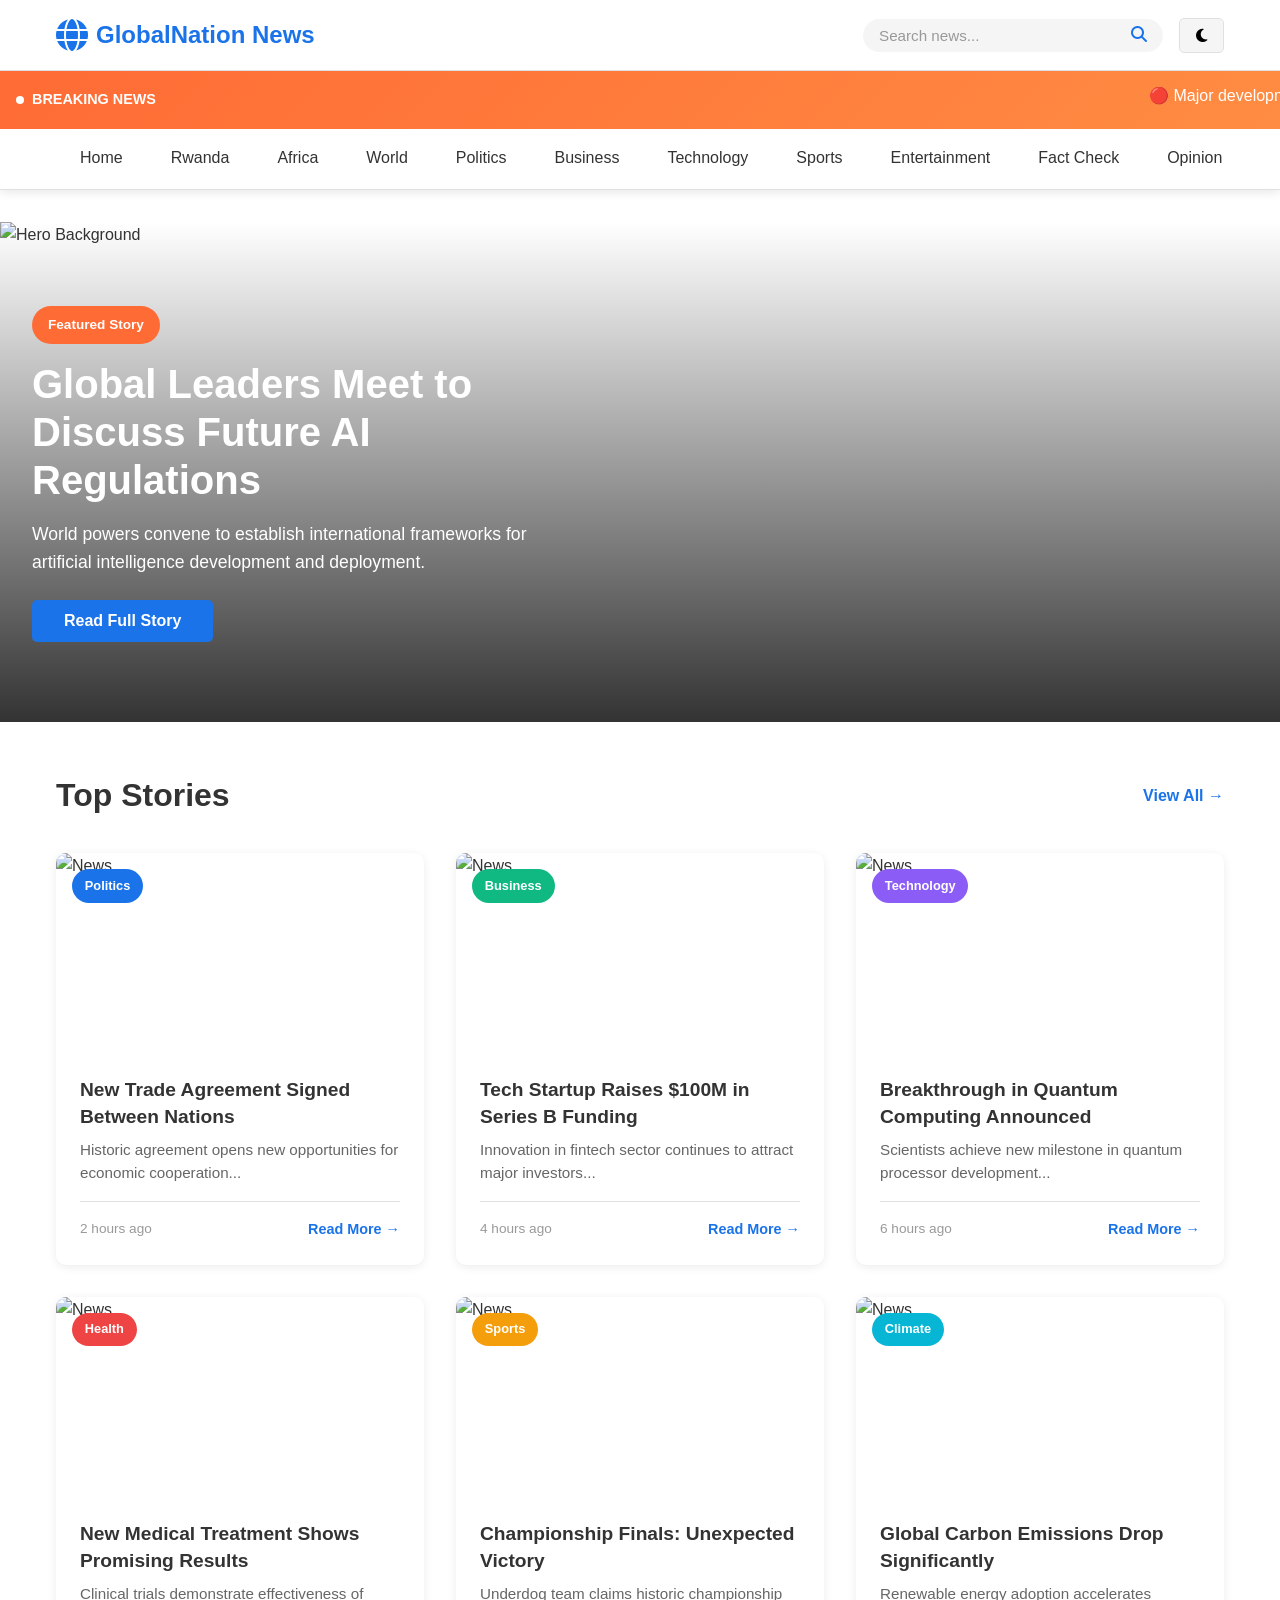
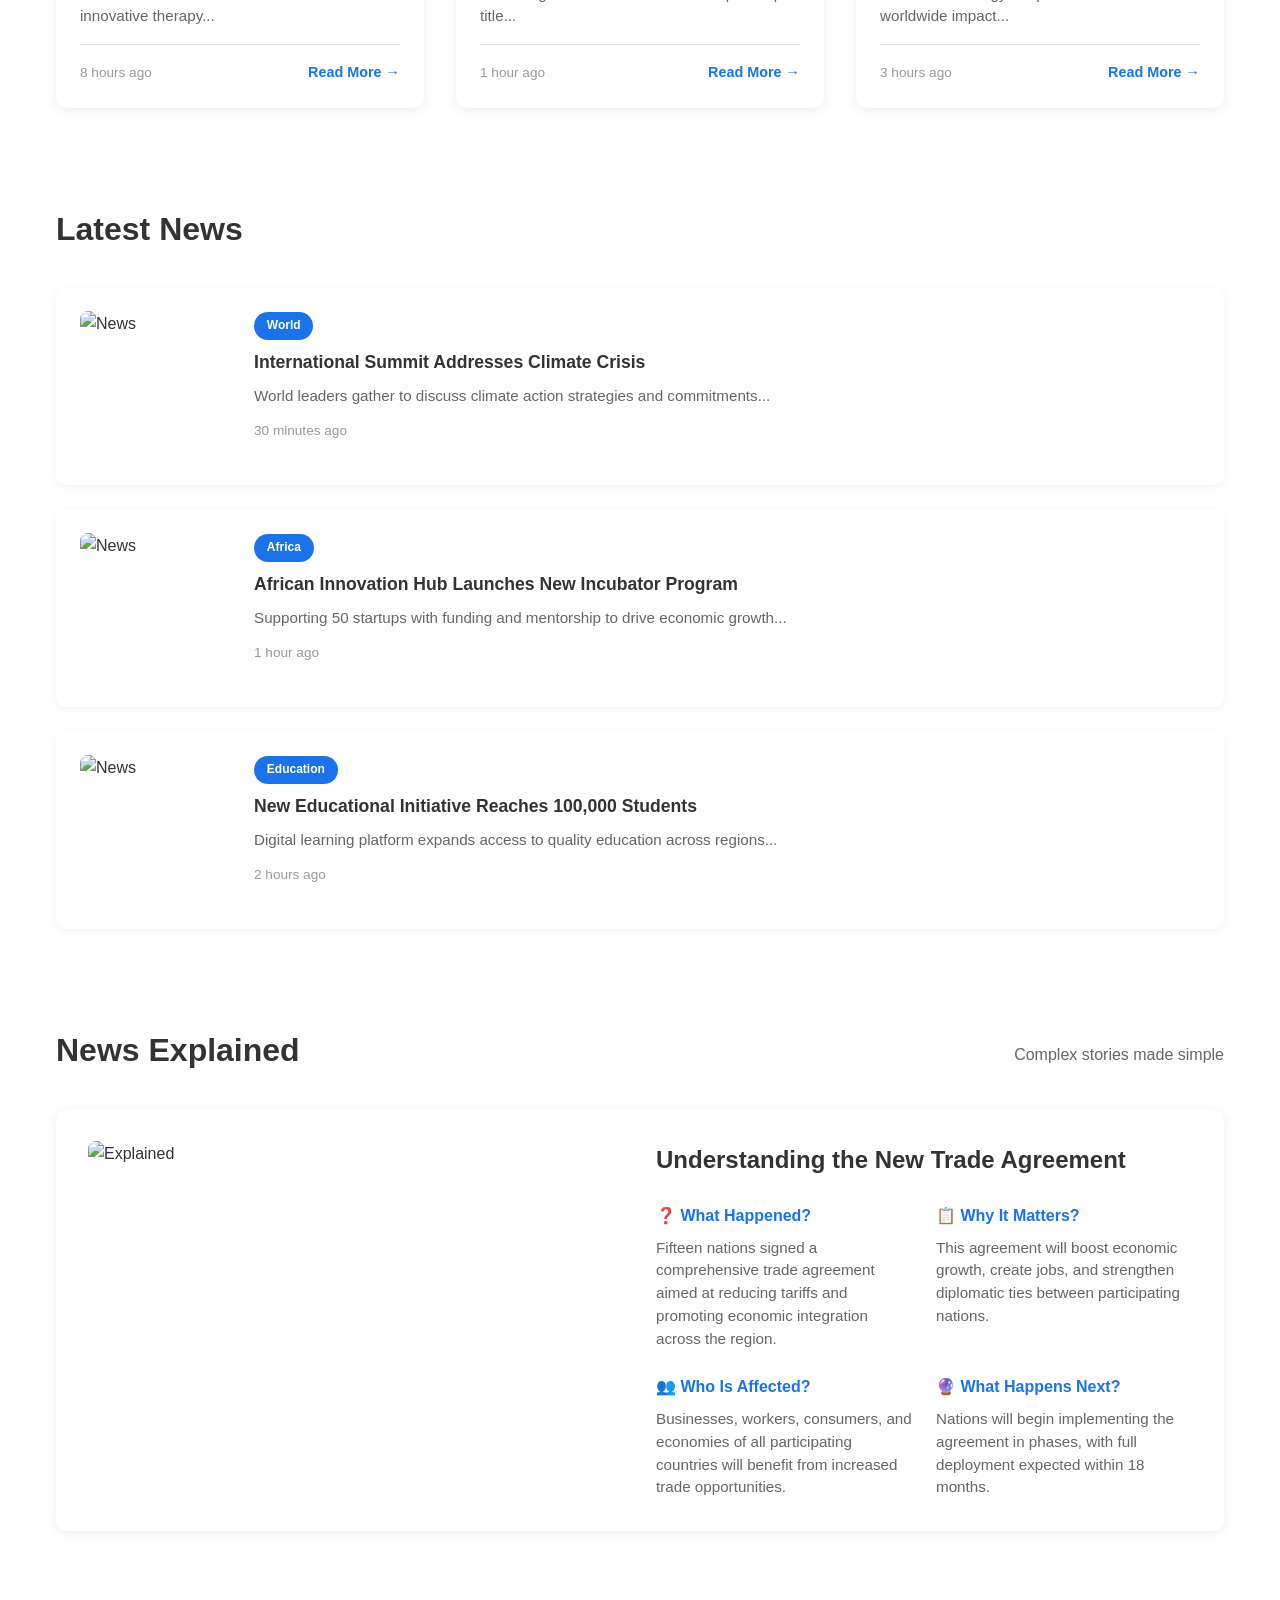
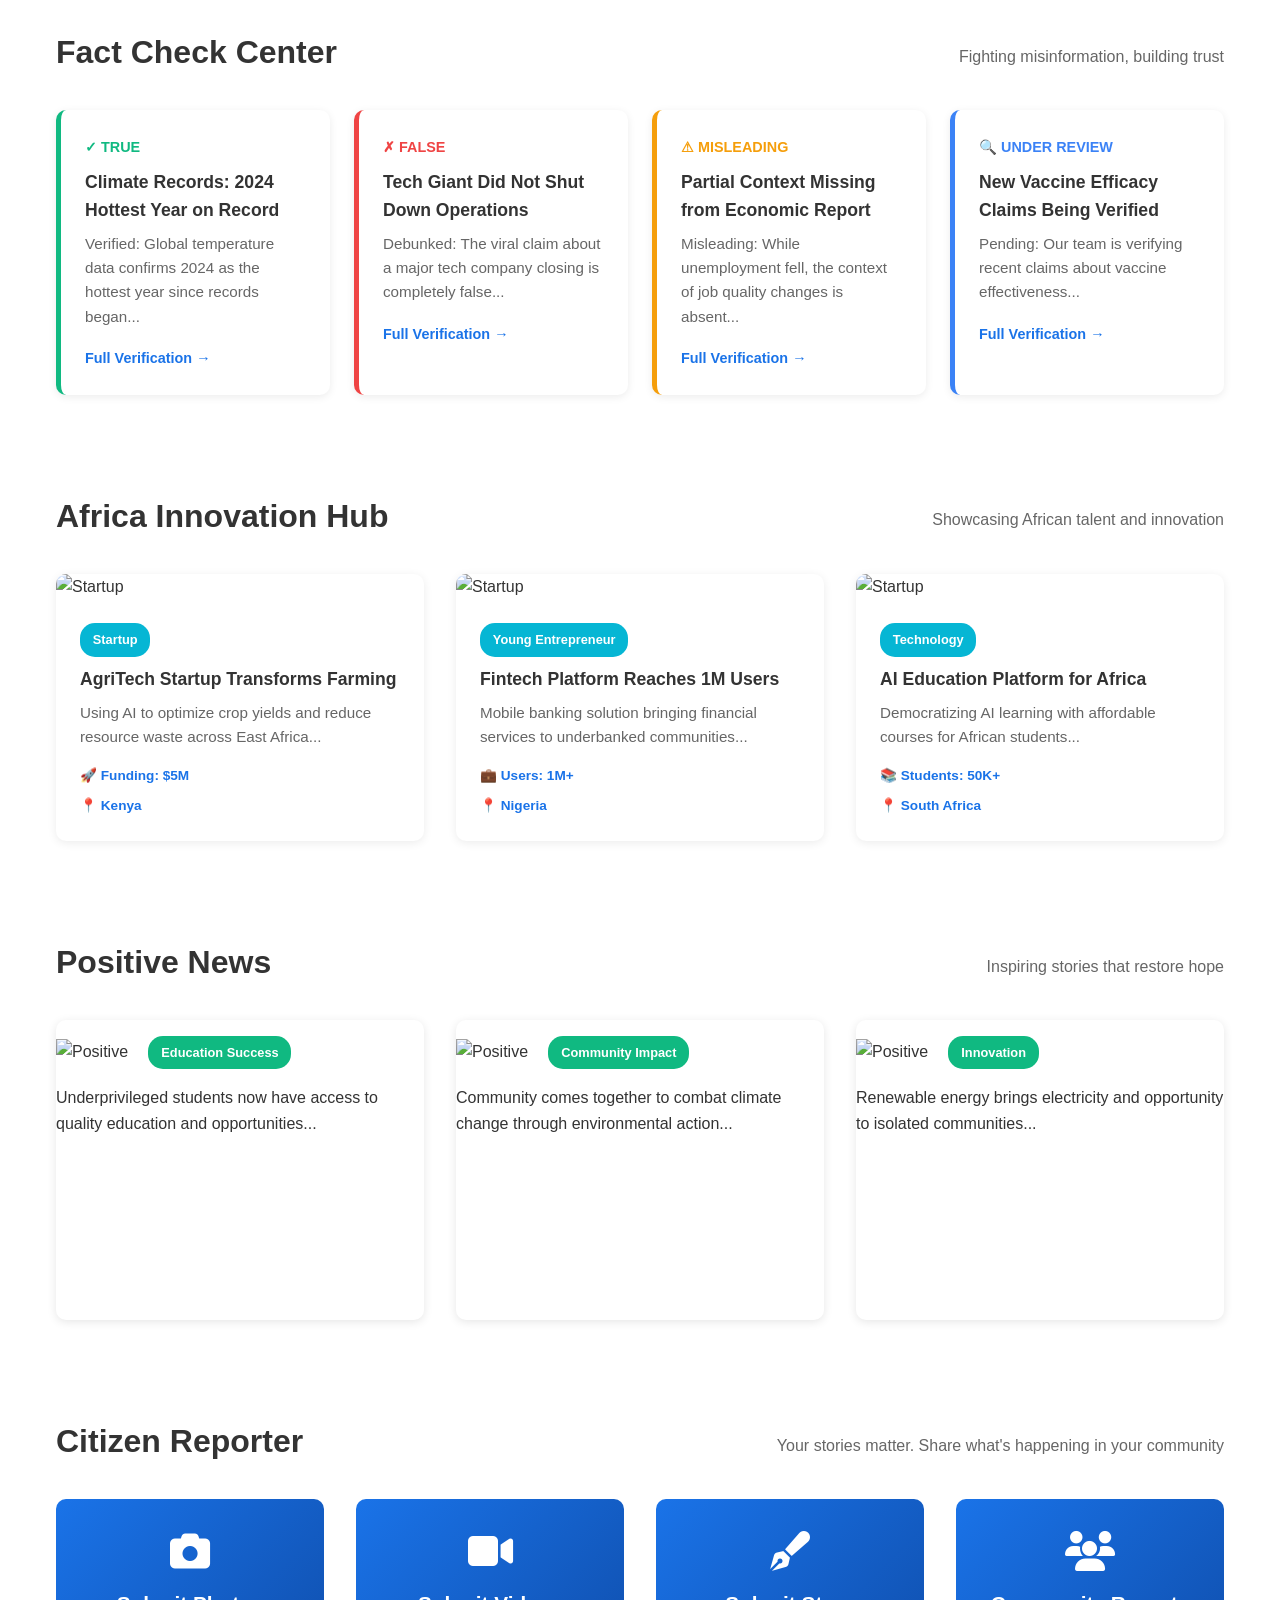
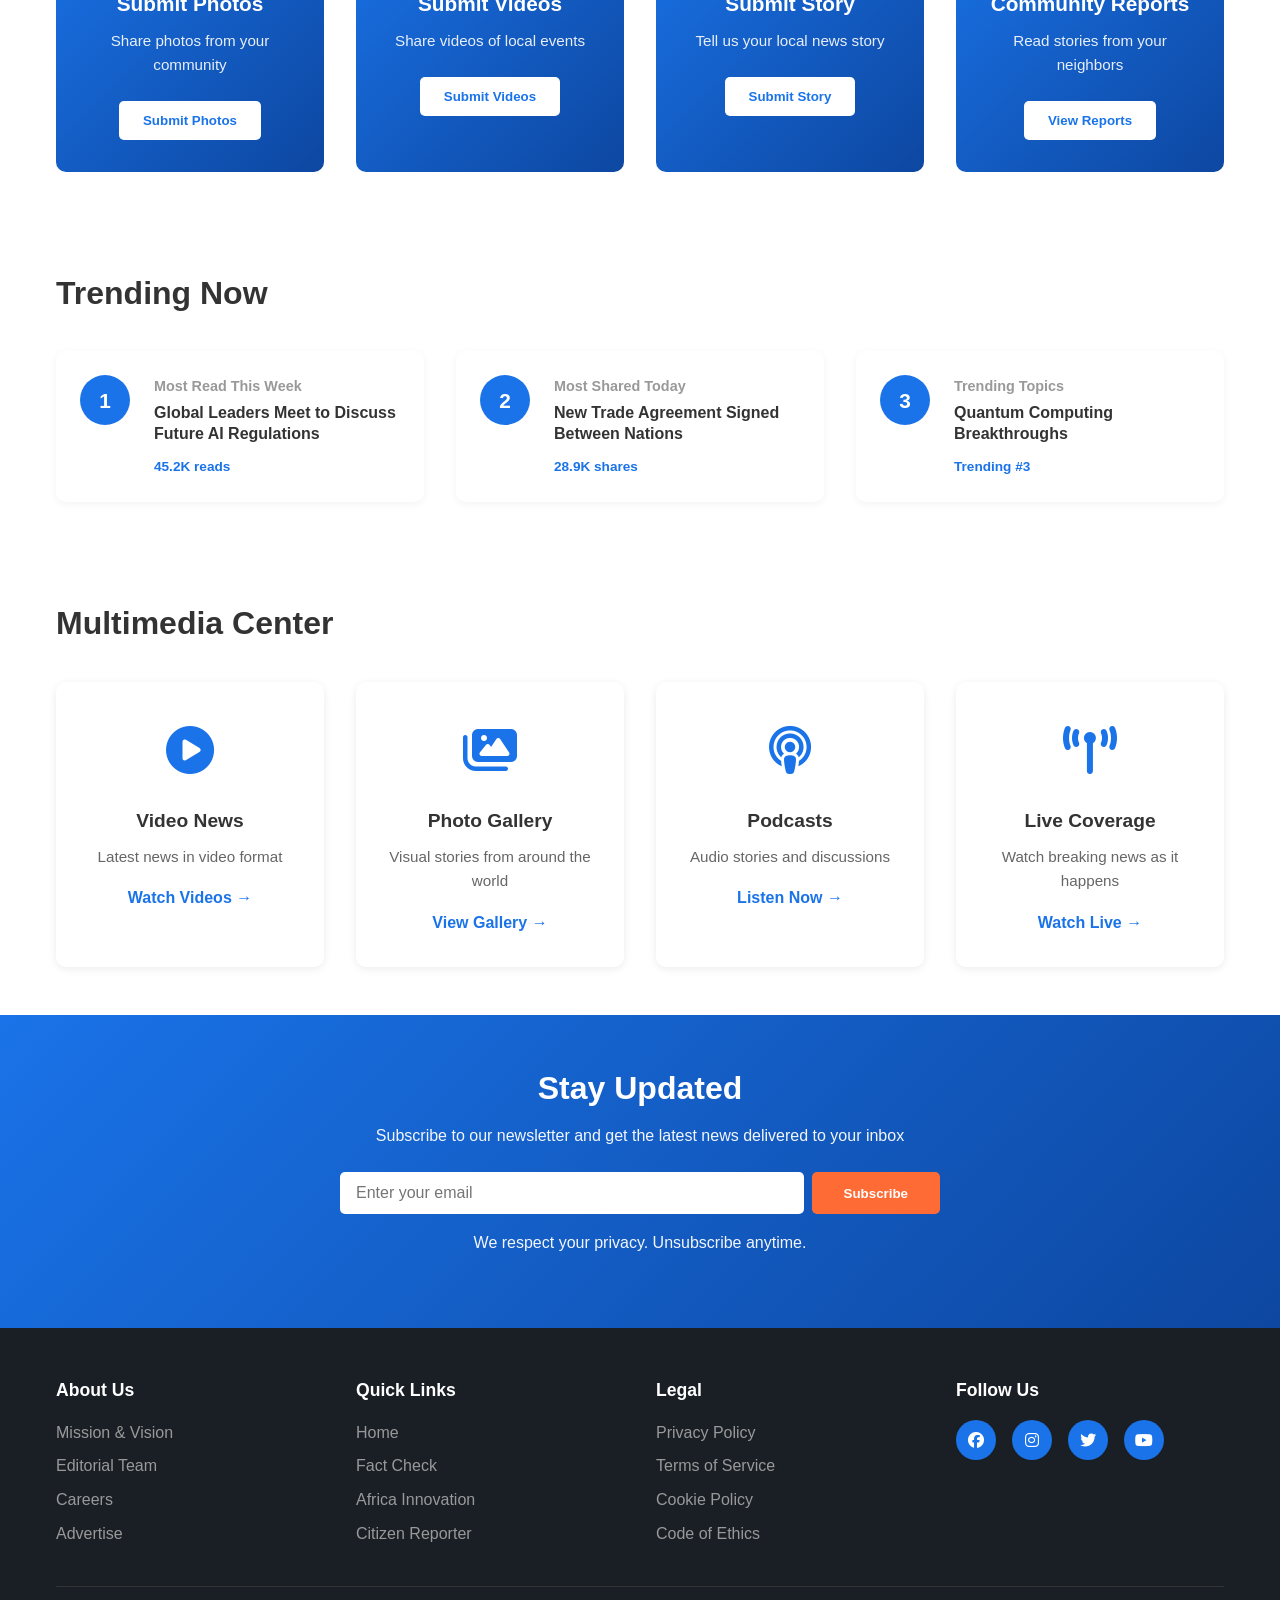
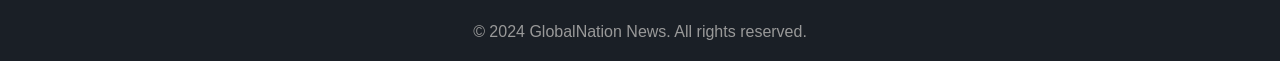
==== commit 2947f35c: "Update index.html removed" ====
--- a/index.html
+++ b/index.html
@@ -25,12 +25,6 @@
                         <button class="dark-mode-toggle" id="darkModeToggle">
                             <i class="fas fa-moon"></i>
                         </button>
-                        <button class="login-btn">Login</button>
-                        <select class="language-selector">
-                            <option>EN</option>
-                            <option>FR</option>
-                            <option>KI</option>
-                        </select>
                     </div>
                 </div>
             </div>
